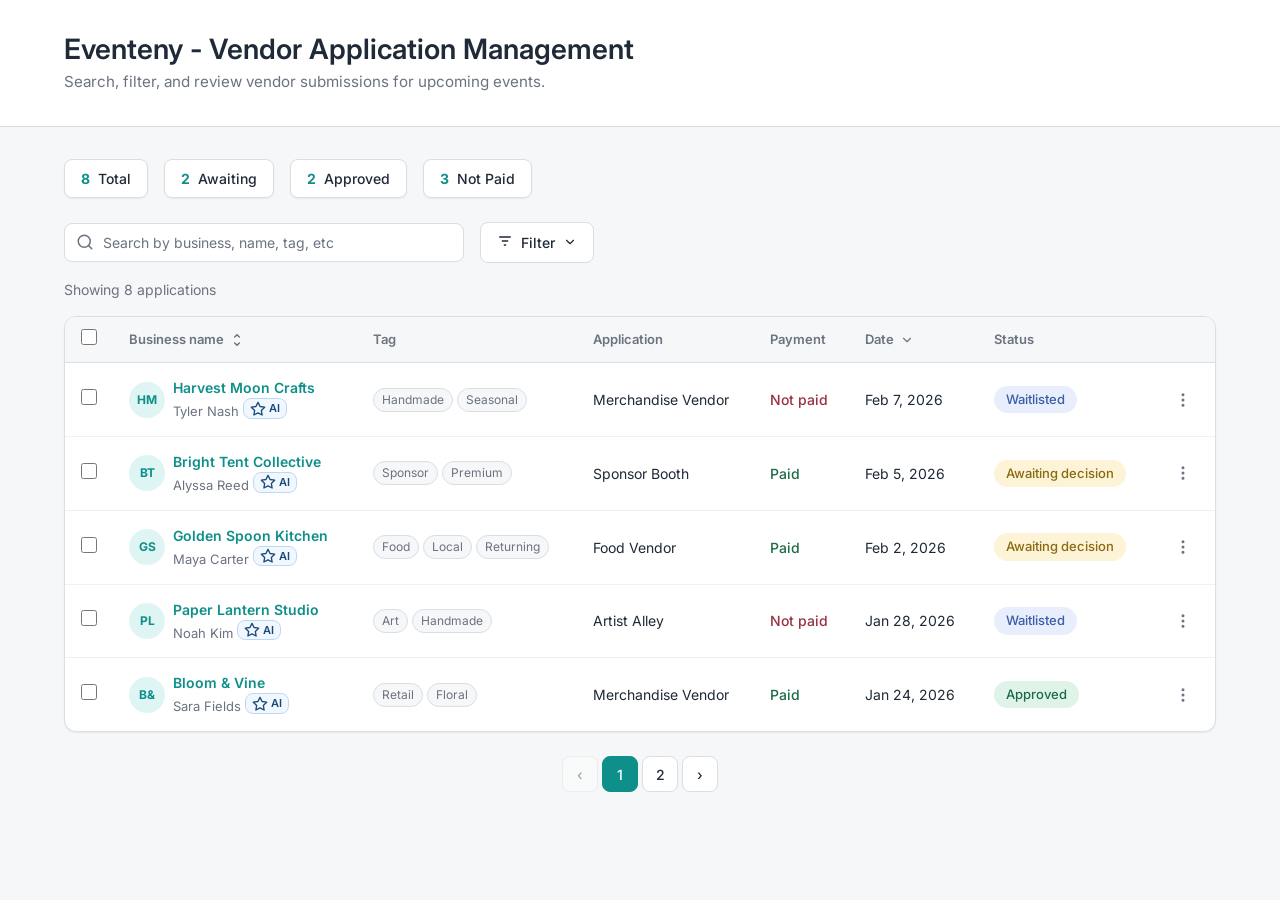
==== index.html @ 9e51b6c6 "Initial commit: Eventeny Interview Project Applicant review dashboard with sortable table, profile m" ====
<!DOCTYPE html>
<html lang="en">
<head>
  <meta charset="UTF-8">
  <meta name="viewport" content="width=device-width, initial-scale=1.0">
  <title>Vendor Application Management | Eventeny</title>
  <link rel="preconnect" href="https://fonts.googleapis.com">
  <link rel="preconnect" href="https://fonts.gstatic.com" crossorigin>
  <link href="https://fonts.googleapis.com/css2?family=Inter:wght@400;500;600;700&display=swap" rel="stylesheet">
  <link rel="stylesheet" href="css/variables.css">
  <link rel="stylesheet" href="css/base.css">
  <link rel="stylesheet" href="css/layout.css">
  <link rel="stylesheet" href="css/components.css">
  <link rel="stylesheet" href="css/responsive.css">
</head>
<body>

  <header class="page-header">
    <div class="container">
      <h1>Eventeny - Vendor Application Management</h1>
      <p>Search, filter, and review vendor submissions for upcoming events.</p>
    </div>
  </header>

  <main class="container">

    <!-- Summary Metric Chips -->
    <section class="summary-chips" id="summaryChips" aria-label="Application summary"></section>

    <!-- Toolbar -->
    <div class="toolbar">
      <!-- Search -->
      <div class="search-wrapper">
        <span class="search-icon" aria-hidden="true" id="searchIcon"></span>
        <input
          type="search"
          class="search-input"
          id="searchInput"
          placeholder="Search by business, name, tag, etc"
          aria-label="Search applications"
          autocomplete="off"
        >
        <button
          class="search-clear"
          id="searchClear"
          type="button"
          aria-label="Clear search"
        ></button>
      </div>

      <!-- Filter -->
      <div class="filter-wrapper">
        <button
          class="filter-trigger"
          id="filterTrigger"
          type="button"
          aria-expanded="false"
          aria-controls="filterPanel"
        >
          <span class="filter-icon" aria-hidden="true" id="filterIcon"></span>
          Filter
          <span class="filter-badge hidden" id="filterBadge"></span>
          <span class="chevron" aria-hidden="true" id="filterChevron"></span>
        </button>

        <div class="filter-panel" id="filterPanel" role="dialog" aria-label="Filter applications">
          <div class="filter-panel-header">
            <h3>Filters</h3>
            <button class="filter-panel-close" id="filterPanelClose" type="button" aria-label="Close filters"></button>
          </div>

          <!-- Application Type -->
          <div class="filter-group">
            <fieldset>
              <legend>Application Type</legend>
              <select class="filter-select" id="filterAppType" aria-label="Filter by application type">
                <option value="All applications">All applications</option>
                <option value="Food Vendor">Food Vendor</option>
                <option value="Merchandise Vendor">Merchandise Vendor</option>
                <option value="Sponsor Booth">Sponsor Booth</option>
                <option value="Artist Alley">Artist Alley</option>
              </select>
            </fieldset>
          </div>

          <!-- Status -->
          <div class="filter-group">
            <fieldset>
              <legend>Status</legend>
              <div class="filter-checkbox-group" id="filterStatusGroup">
                <label class="filter-checkbox">
                  <input type="checkbox" name="status" value="Approved"> Approved
                </label>
                <label class="filter-checkbox">
                  <input type="checkbox" name="status" value="Awaiting decision"> Awaiting
                </label>
                <label class="filter-checkbox">
                  <input type="checkbox" name="status" value="Waitlisted"> Waitlisted
                </label>
                <label class="filter-checkbox">
                  <input type="checkbox" name="status" value="Rejected"> Rejected
                </label>
                <label class="filter-checkbox">
                  <input type="checkbox" name="status" value="Withdrawn"> Withdrawn
                </label>
              </div>
            </fieldset>
          </div>

          <!-- Payment Status -->
          <div class="filter-group">
            <fieldset>
              <legend>Payment Status</legend>
              <div class="filter-checkbox-group" id="filterPaymentGroup">
                <label class="filter-checkbox">
                  <input type="checkbox" name="paymentStatus" value="Paid"> Paid
                </label>
                <label class="filter-checkbox">
                  <input type="checkbox" name="paymentStatus" value="Not paid"> Not paid
                </label>
              </div>
            </fieldset>
          </div>

          <button class="filter-reset" id="filterReset" type="button">Reset filters</button>
        </div>
      </div>
    </div>

    <!-- Active Filter Chips -->
    <div class="active-filters" id="activeFilters" aria-label="Active filters"></div>

    <!-- Results Count -->
    <div class="results-count" id="resultsCount" aria-live="polite"></div>

    <!-- Data Card -->
    <div class="data-card" id="dataCard">
      <!-- Loading skeleton -->
      <div id="loadingSkeleton"></div>

      <!-- Desktop Table -->
      <div class="desktop-table" id="desktopTable">
        <table class="app-table" role="grid" aria-label="Vendor applications">
          <thead>
            <tr>
              <th class="th-checkbox" scope="col">
                <input type="checkbox" class="row-checkbox" id="selectAll" aria-label="Select all rows on this page">
              </th>
              <th scope="col">
                <button class="th-sortable" id="sortBusiness" type="button" aria-label="Sort by business name">
                  Business name <span class="sort-icon" id="sortBusinessIcon"></span>
                </button>
              </th>
              <th scope="col">Tag</th>
              <th scope="col">Application</th>
              <th scope="col">Payment</th>
              <th scope="col">
                <button class="th-sortable" id="sortDate" type="button" aria-label="Sort by date">
                  Date <span class="sort-icon" id="sortDateIcon"></span>
                </button>
              </th>
              <th scope="col">Status</th>
              <th class="td-action" scope="col"><span class="sr-only">Actions</span></th>
            </tr>
          </thead>
          <tbody id="tableBody"></tbody>
        </table>
      </div>

      <!-- Mobile Cards -->
      <div class="mobile-cards" id="mobileCards"></div>

      <!-- Empty State -->
      <div class="empty-state" id="emptyState" style="display:none;">
        <div class="empty-state-icon" aria-hidden="true">📋</div>
        <h3>No applications found</h3>
        <p>Try adjusting your search or filters to find what you're looking for.</p>
        <button class="btn btn-primary" id="emptyReset" type="button">Reset filters</button>
      </div>
    </div>

    <!-- Bulk Action Bar -->
    <div class="bulk-bar hidden" id="bulkBar">
      <span id="bulkCount"></span>
      <div class="bulk-bar-actions">
        <button class="btn btn-sm btn-primary" data-action="approve" type="button">Approve</button>
        <button class="btn btn-sm btn-secondary" data-action="waitlist" type="button">Waitlist</button>
        <button class="btn btn-sm btn-danger" data-action="reject" type="button">Reject</button>
        <button class="btn btn-sm btn-ghost" id="bulkDeselect" type="button">Deselect all</button>
      </div>
    </div>

    <!-- Pagination -->
    <nav class="pagination" id="pagination" aria-label="Table pagination"></nav>

  </main>

  <!-- Filter overlay for mobile -->
  <div class="filter-overlay" id="filterOverlay"></div>

  <script src="js/data.js"></script>
  <script src="js/state.js"></script>
  <script src="js/utils.js"></script>
  <script src="js/app.js"></script>
</body>
</html>
---- css/variables.css ----
:root {
  /* Brand & Surface */
  --color-bg: #f6f7f8;
  --color-surface: #ffffff;
  --color-text: #1f2937;
  --color-text-muted: #6b7280;
  --color-border: #d9dee5;
  --color-border-strong: #b8c2cc;

  /* Primary */
  --color-primary: #0f8f8a;
  --color-primary-dark: #0c6f6b;
  --color-primary-light: #dff5f3;
  --color-focus: #4fc3bd;

  /* Status: Approved */
  --color-approved-bg: #dff3e8;
  --color-approved-text: #1d6b46;

  /* Status: Waitlisted */
  --color-waitlisted-bg: #e8eefb;
  --color-waitlisted-text: #3a5ea8;

  /* Status: Awaiting decision */
  --color-pending-bg: #fdf3d6;
  --color-pending-text: #8a6a11;

  /* Status: Rejected */
  --color-rejected-bg: #f9dde1;
  --color-rejected-text: #9a3040;

  /* Status: Withdrawn */
  --color-withdrawn-bg: #ececec;
  --color-withdrawn-text: #555555;

  /* AI */
  --color-ai-bg: #f0f7ff;
  --color-ai-border: #bdd8f5;
  --color-ai-text: #1a4a7a;

  /* Shadows & Radii */
  --shadow-sm: 0 1px 2px rgba(16, 24, 40, 0.06);
  --shadow-md: 0 8px 24px rgba(16, 24, 40, 0.08);
  --shadow-lg: 0 12px 32px rgba(16, 24, 40, 0.12);
  --radius-sm: 8px;
  --radius-md: 12px;
  --radius-lg: 16px;

  /* Typography */
  --font-family: Inter, ui-sans-serif, system-ui, -apple-system, BlinkMacSystemFont, "Segoe UI", sans-serif;

  /* Spacing */
  --space-xs: 4px;
  --space-sm: 8px;
  --space-md: 16px;
  --space-lg: 24px;
  --space-xl: 32px;
  --space-2xl: 48px;

  /* Transitions */
  --transition-fast: 150ms ease;
  --transition-normal: 250ms ease;
}
---- css/base.css ----
*,
*::before,
*::after {
  box-sizing: border-box;
  margin: 0;
  padding: 0;
}

html {
  font-size: 16px;
  -webkit-text-size-adjust: 100%;
}

body {
  font-family: var(--font-family);
  color: var(--color-text);
  background: var(--color-bg);
  line-height: 1.5;
  -webkit-font-smoothing: antialiased;
  -moz-osx-font-smoothing: grayscale;
}

h1, h2, h3, h4 {
  line-height: 1.25;
  font-weight: 600;
}

h1 { font-size: 1.75rem; }
h2 { font-size: 1.25rem; }
h3 { font-size: 1.1rem; }
h4 { font-size: 1rem; }

p {
  color: var(--color-text-muted);
}

a {
  color: var(--color-primary);
  text-decoration: none;
}

a:hover {
  text-decoration: underline;
}

button {
  font-family: inherit;
  font-size: inherit;
  cursor: pointer;
  border: none;
  background: none;
  color: inherit;
}

input, select {
  font-family: inherit;
  font-size: inherit;
}

ul, ol {
  list-style: none;
}

table {
  border-collapse: collapse;
  width: 100%;
}

img {
  max-width: 100%;
  display: block;
}

:focus-visible {
  outline: 2px solid var(--color-focus);
  outline-offset: 2px;
}

.sr-only {
  position: absolute;
  width: 1px;
  height: 1px;
  padding: 0;
  margin: -1px;
  overflow: hidden;
  clip: rect(0, 0, 0, 0);
  white-space: nowrap;
  border: 0;
}

.container {
  max-width: 1200px;
  margin: 0 auto;
  padding: 0 var(--space-lg);
}
---- css/layout.css ----
/* ===== Page Header ===== */
.page-header {
  background: var(--color-surface);
  border-bottom: 1px solid var(--color-border);
  padding: var(--space-xl) 0;
}

.page-header h1 {
  margin-bottom: var(--space-xs);
}

.page-header p {
  font-size: 0.95rem;
}

/* ===== Summary Chips ===== */
.summary-chips {
  display: flex;
  gap: var(--space-md);
  padding: var(--space-lg) 0;
  flex-wrap: wrap;
}

.summary-chip {
  display: flex;
  align-items: center;
  gap: var(--space-sm);
  padding: var(--space-sm) var(--space-md);
  background: var(--color-surface);
  border: 1px solid var(--color-border);
  border-radius: var(--radius-sm);
  font-size: 0.875rem;
  font-weight: 500;
  box-shadow: var(--shadow-sm);
}

.summary-chip .chip-count {
  font-weight: 700;
  color: var(--color-primary);
}

/* ===== Toolbar ===== */
.toolbar {
  display: flex;
  align-items: center;
  gap: var(--space-md);
  padding-bottom: var(--space-md);
  position: relative;
  flex-wrap: wrap;
}

/* ===== Active Filters Row ===== */
.active-filters {
  display: flex;
  align-items: center;
  gap: var(--space-sm);
  flex-wrap: wrap;
  padding-bottom: var(--space-md);
  min-height: 0;
}

.active-filters:empty {
  display: none;
}

/* ===== Results Count ===== */
.results-count {
  font-size: 0.875rem;
  color: var(--color-text-muted);
  padding-bottom: var(--space-md);
}

/* ===== Data Card ===== */
.data-card {
  background: var(--color-surface);
  border: 1px solid var(--color-border);
  border-radius: var(--radius-md);
  box-shadow: var(--shadow-sm);
  overflow: hidden;
}

/* ===== Bulk Action Bar ===== */
.bulk-bar {
  display: flex;
  align-items: center;
  gap: var(--space-md);
  padding: var(--space-sm) var(--space-lg);
  background: var(--color-primary-light);
  border: 1px solid var(--color-primary);
  border-radius: var(--radius-sm);
  margin-top: var(--space-md);
  font-size: 0.875rem;
  font-weight: 500;
  color: var(--color-primary-dark);
}

.bulk-bar.hidden {
  display: none;
}

.bulk-bar-actions {
  display: flex;
  gap: var(--space-sm);
  margin-left: auto;
}

/* ===== Pagination ===== */
.pagination {
  display: flex;
  align-items: center;
  justify-content: center;
  gap: var(--space-xs);
  padding: var(--space-lg) 0;
}

/* ===== Main Content Spacing ===== */
main.container {
  padding-top: var(--space-sm);
  padding-bottom: var(--space-2xl);
}

/* ===== Filter Panel Wrapper (for positioning) ===== */
.filter-wrapper {
  position: relative;
}

/* ===== Overlay (mobile filter backdrop) ===== */
.filter-overlay {
  display: none;
  position: fixed;
  inset: 0;
  background: rgba(0, 0, 0, 0.4);
  z-index: 90;
}

.filter-overlay.visible {
  display: block;
}

/* ===== Profile Page Layout ===== */
.profile-page {
  padding-top: var(--space-lg);
}

.profile-header {
  display: flex;
  align-items: flex-start;
  gap: var(--space-lg);
  padding: var(--space-lg);
  background: var(--color-surface);
  border: 1px solid var(--color-border);
  border-radius: var(--radius-md);
  box-shadow: var(--shadow-sm);
  margin-bottom: var(--space-lg);
}

.profile-grid {
  display: grid;
  grid-template-columns: 1fr 340px;
  gap: var(--space-lg);
  align-items: start;
}

.profile-main {
  display: flex;
  flex-direction: column;
  gap: var(--space-lg);
}

.profile-sidebar {
  display: flex;
  flex-direction: column;
  gap: var(--space-lg);
  position: sticky;
  top: var(--space-lg);
}

.profile-section {
  background: var(--color-surface);
  border: 1px solid var(--color-border);
  border-radius: var(--radius-md);
  box-shadow: var(--shadow-sm);
  padding: var(--space-lg);
}

.profile-section h3 {
  margin-bottom: var(--space-md);
}

/* ===== Overview Cards ===== */
.overview-cards {
  display: grid;
  grid-template-columns: repeat(4, 1fr);
  gap: var(--space-md);
  margin-bottom: var(--space-lg);
}

.overview-card {
  background: var(--color-surface);
  border: 1px solid var(--color-border);
  border-radius: var(--radius-sm);
  padding: var(--space-md);
  box-shadow: var(--shadow-sm);
  text-align: center;
}

.overview-card .card-label {
  font-size: 0.75rem;
  color: var(--color-text-muted);
  text-transform: uppercase;
  letter-spacing: 0.5px;
  margin-bottom: var(--space-xs);
}

.overview-card .card-value {
  font-size: 1rem;
  font-weight: 600;
}

/* ===== Back Link ===== */
.back-link {
  display: inline-flex;
  align-items: center;
  gap: var(--space-sm);
  font-size: 0.875rem;
  font-weight: 500;
  color: var(--color-primary);
  padding: var(--space-sm) 0;
}

.back-link:hover {
  text-decoration: none;
  color: var(--color-primary-dark);
}

/* ===== Fallback State ===== */
.fallback-state {
  text-align: center;
  padding: var(--space-2xl) var(--space-lg);
}

.fallback-state h2 {
  margin-bottom: var(--space-sm);
}

.fallback-state p {
  margin-bottom: var(--space-lg);
}
---- css/components.css ----
/* ===================================================================
   COMPONENTS
   =================================================================== */

/* ===== Buttons ===== */
.btn {
  display: inline-flex;
  align-items: center;
  justify-content: center;
  gap: var(--space-sm);
  padding: var(--space-sm) var(--space-md);
  border-radius: var(--radius-sm);
  font-size: 0.875rem;
  font-weight: 500;
  transition: background var(--transition-fast), box-shadow var(--transition-fast);
  white-space: nowrap;
}

.btn-primary {
  background: var(--color-primary);
  color: #fff;
}

.btn-primary:hover {
  background: var(--color-primary-dark);
}

.btn-secondary {
  background: var(--color-surface);
  color: var(--color-text);
  border: 1px solid var(--color-border);
}

.btn-secondary:hover {
  background: var(--color-bg);
}

.btn-ghost {
  color: var(--color-primary);
  padding: var(--space-xs) var(--space-sm);
}

.btn-ghost:hover {
  background: var(--color-primary-light);
}

.btn-danger {
  background: var(--color-rejected-bg);
  color: var(--color-rejected-text);
}

.btn-danger:hover {
  background: #f3c5cb;
}

.btn-sm {
  padding: var(--space-xs) var(--space-sm);
  font-size: 0.8125rem;
}

/* ===== Search Input ===== */
.search-wrapper {
  position: relative;
  flex: 1;
  min-width: 200px;
  max-width: 400px;
}

.search-icon {
  position: absolute;
  left: 12px;
  top: 50%;
  transform: translateY(-50%);
  color: var(--color-text-muted);
  pointer-events: none;
  display: flex;
}

.search-input {
  width: 100%;
  padding: 10px 40px 10px 38px;
  border: 1px solid var(--color-border);
  border-radius: var(--radius-sm);
  background: var(--color-surface);
  font-size: 0.875rem;
  color: var(--color-text);
  transition: border-color var(--transition-fast), box-shadow var(--transition-fast);
}

.search-input::placeholder {
  color: var(--color-text-muted);
}

.search-input:hover {
  border-color: var(--color-border-strong);
}

.search-input:focus {
  outline: none;
  border-color: var(--color-primary);
  box-shadow: 0 0 0 3px rgba(15, 143, 138, 0.15);
}

.search-clear {
  position: absolute;
  right: 8px;
  top: 50%;
  transform: translateY(-50%);
  display: none;
  align-items: center;
  justify-content: center;
  width: 24px;
  height: 24px;
  border-radius: 50%;
  color: var(--color-text-muted);
  cursor: pointer;
  background: none;
  border: none;
  padding: 0;
}

.search-clear:hover {
  background: var(--color-bg);
  color: var(--color-text);
}

.search-clear.visible {
  display: flex;
}

/* ===== Filter Trigger ===== */
.filter-trigger {
  display: inline-flex;
  align-items: center;
  gap: var(--space-sm);
  padding: 10px var(--space-md);
  background: var(--color-surface);
  border: 1px solid var(--color-border);
  border-radius: var(--radius-sm);
  font-size: 0.875rem;
  font-weight: 500;
  color: var(--color-text);
  cursor: pointer;
  transition: border-color var(--transition-fast), background var(--transition-fast);
  white-space: nowrap;
}

.filter-trigger:hover {
  border-color: var(--color-border-strong);
  background: var(--color-bg);
}

.filter-trigger[aria-expanded="true"] {
  border-color: var(--color-primary);
  background: var(--color-primary-light);
  color: var(--color-primary-dark);
}

.filter-trigger .chevron {
  display: flex;
  transition: transform var(--transition-fast);
}

.filter-trigger[aria-expanded="true"] .chevron {
  transform: rotate(180deg);
}

.filter-badge {
  display: inline-flex;
  align-items: center;
  justify-content: center;
  min-width: 20px;
  height: 20px;
  padding: 0 6px;
  border-radius: 10px;
  background: var(--color-primary);
  color: #fff;
  font-size: 0.6875rem;
  font-weight: 700;
}

.filter-badge.hidden {
  display: none;
}

/* ===== Filter Panel ===== */
.filter-panel {
  display: none;
  position: absolute;
  top: calc(100% + 6px);
  left: 0;
  z-index: 100;
  min-width: 280px;
  background: var(--color-surface);
  border: 1px solid var(--color-border);
  border-radius: var(--radius-md);
  box-shadow: var(--shadow-md);
  padding: var(--space-lg);
}

.filter-panel.open {
  display: block;
}

.filter-panel-header {
  display: flex;
  align-items: center;
  justify-content: space-between;
  margin-bottom: var(--space-md);
}

.filter-panel-header h3 {
  font-size: 0.9375rem;
  margin: 0;
}

.filter-panel-close {
  display: none;
}

.filter-group {
  margin-bottom: var(--space-md);
}

.filter-group:last-child {
  margin-bottom: 0;
}

.filter-group legend {
  font-size: 0.8125rem;
  font-weight: 600;
  color: var(--color-text-muted);
  text-transform: uppercase;
  letter-spacing: 0.5px;
  margin-bottom: var(--space-sm);
}

.filter-group fieldset {
  border: none;
  padding: 0;
  margin: 0;
}

.filter-select {
  width: 100%;
  padding: 8px 12px;
  border: 1px solid var(--color-border);
  border-radius: var(--radius-sm);
  font-size: 0.875rem;
  color: var(--color-text);
  background: var(--color-surface);
  cursor: pointer;
}

.filter-select:focus {
  outline: none;
  border-color: var(--color-primary);
  box-shadow: 0 0 0 3px rgba(15, 143, 138, 0.15);
}

.filter-checkbox-group {
  display: flex;
  flex-direction: column;
  gap: var(--space-sm);
}

.filter-checkbox {
  display: flex;
  align-items: center;
  gap: var(--space-sm);
  font-size: 0.875rem;
  cursor: pointer;
}

.filter-checkbox input[type="checkbox"] {
  width: 16px;
  height: 16px;
  accent-color: var(--color-primary);
  cursor: pointer;
}

.filter-reset {
  display: inline-flex;
  align-items: center;
  margin-top: var(--space-md);
  padding: 0;
  font-size: 0.8125rem;
  font-weight: 500;
  color: var(--color-primary);
  background: none;
  border: none;
  cursor: pointer;
}

.filter-reset:hover {
  text-decoration: underline;
}

/* ===== Active Filter Chips ===== */
.filter-chip {
  display: inline-flex;
  align-items: center;
  gap: 6px;
  padding: 4px 10px;
  background: var(--color-primary-light);
  color: var(--color-primary-dark);
  border-radius: 20px;
  font-size: 0.8125rem;
  font-weight: 500;
}

.filter-chip-remove {
  display: flex;
  align-items: center;
  justify-content: center;
  width: 18px;
  height: 18px;
  border-radius: 50%;
  background: none;
  border: none;
  color: var(--color-primary-dark);
  cursor: pointer;
  padding: 0;
  font-size: 0.75rem;
  line-height: 1;
}

.filter-chip-remove:hover {
  background: rgba(15, 143, 138, 0.2);
}

.clear-all-btn {
  font-size: 0.8125rem;
  font-weight: 500;
  color: var(--color-text-muted);
  background: none;
  border: none;
  cursor: pointer;
  padding: 4px 8px;
}

.clear-all-btn:hover {
  color: var(--color-text);
  text-decoration: underline;
}

/* ===== Table ===== */
.app-table {
  width: 100%;
  font-size: 0.875rem;
}

.app-table thead {
  background: var(--color-bg);
  border-bottom: 1px solid var(--color-border);
}

.app-table th {
  padding: 12px 16px;
  text-align: left;
  font-weight: 600;
  font-size: 0.8125rem;
  color: var(--color-text-muted);
  white-space: nowrap;
}

.app-table td {
  padding: 14px 16px;
  vertical-align: middle;
  border-bottom: 1px solid #f0f0f0;
}

.app-table tbody tr {
  transition: background var(--transition-fast);
}

.app-table tbody tr:hover {
  background: #f9fafb;
}

.app-table tbody tr.selected {
  background: var(--color-primary-light);
}

.app-table tbody tr:last-child td {
  border-bottom: none;
}

/* Table cell helpers */
.th-sortable {
  cursor: pointer;
  user-select: none;
  background: none;
  border: none;
  font: inherit;
  font-weight: 600;
  font-size: 0.8125rem;
  color: var(--color-text-muted);
  padding: 0;
  display: inline-flex;
  align-items: center;
  gap: 2px;
}

.th-sortable:hover {
  color: var(--color-text);
}

.sort-icon {
  display: inline-flex;
  vertical-align: middle;
  margin-left: 4px;
}

.th-checkbox,
.td-checkbox {
  width: 44px;
  text-align: center;
}

.td-action {
  width: 48px;
  text-align: center;
}

/* Business name cell */
.business-cell {
  display: flex;
  align-items: center;
  gap: var(--space-sm);
}

.avatar {
  width: 36px;
  height: 36px;
  border-radius: 50%;
  background: var(--color-primary-light);
  color: var(--color-primary);
  display: flex;
  align-items: center;
  justify-content: center;
  font-size: 0.75rem;
  font-weight: 700;
  flex-shrink: 0;
}

.avatar-lg {
  width: 56px;
  height: 56px;
  font-size: 1.1rem;
}

.business-info {
  min-width: 0;
}

.business-name {
  font-weight: 600;
  color: var(--color-primary);
  text-decoration: none;
  display: block;
  overflow: hidden;
  text-overflow: ellipsis;
  white-space: nowrap;
}

.business-name:hover {
  text-decoration: underline;
}

.applicant-name {
  font-size: 0.8125rem;
  color: var(--color-text-muted);
  overflow: hidden;
  text-overflow: ellipsis;
  white-space: nowrap;
}

/* Tags */
.tags-cell {
  display: flex;
  gap: 4px;
  flex-wrap: wrap;
}

.tag {
  display: inline-block;
  padding: 2px 8px;
  background: var(--color-bg);
  border: 1px solid var(--color-border);
  border-radius: 12px;
  font-size: 0.75rem;
  color: var(--color-text-muted);
  white-space: nowrap;
}

/* Status chip */
.status-chip {
  display: inline-flex;
  align-items: center;
  gap: 4px;
  padding: 4px 12px;
  border-radius: 20px;
  font-size: 0.8125rem;
  font-weight: 500;
  white-space: nowrap;
}

.status-approved {
  background: var(--color-approved-bg);
  color: var(--color-approved-text);
}

.status-pending {
  background: var(--color-pending-bg);
  color: var(--color-pending-text);
}

.status-waitlisted {
  background: var(--color-waitlisted-bg);
  color: var(--color-waitlisted-text);
}

.status-rejected {
  background: var(--color-rejected-bg);
  color: var(--color-rejected-text);
}

.status-withdrawn {
  background: var(--color-withdrawn-bg);
  color: var(--color-withdrawn-text);
}

/* Payment */
.payment-paid {
  color: var(--color-approved-text);
  font-weight: 500;
}

.payment-not-paid {
  color: var(--color-rejected-text);
  font-weight: 500;
}

/* Action button */
.action-btn {
  display: flex;
  align-items: center;
  justify-content: center;
  width: 32px;
  height: 32px;
  border-radius: var(--radius-sm);
  color: var(--color-text-muted);
  cursor: pointer;
  background: none;
  border: none;
  position: relative;
}

.action-btn:hover {
  background: var(--color-bg);
  color: var(--color-text);
}

/* Action Dropdown Menu */
.action-menu {
  display: none;
  position: absolute;
  top: 100%;
  right: 0;
  z-index: 50;
  min-width: 160px;
  background: var(--color-surface);
  border: 1px solid var(--color-border);
  border-radius: var(--radius-sm);
  box-shadow: var(--shadow-md);
  padding: var(--space-xs) 0;
}

.action-menu.open {
  display: block;
}

.action-menu-item {
  display: block;
  width: 100%;
  padding: var(--space-sm) var(--space-md);
  text-align: left;
  font-size: 0.875rem;
  color: var(--color-text);
  background: none;
  border: none;
  cursor: pointer;
}

.action-menu-item:hover {
  background: var(--color-bg);
}

/* Row checkbox */
.row-checkbox {
  width: 16px;
  height: 16px;
  accent-color: var(--color-primary);
  cursor: pointer;
}

/* ===== Pagination ===== */
.page-btn {
  display: flex;
  align-items: center;
  justify-content: center;
  min-width: 36px;
  height: 36px;
  padding: 0 var(--space-sm);
  border-radius: var(--radius-sm);
  font-size: 0.875rem;
  font-weight: 500;
  color: var(--color-text);
  background: var(--color-surface);
  border: 1px solid var(--color-border);
  cursor: pointer;
  transition: background var(--transition-fast), border-color var(--transition-fast);
}

.page-btn:hover:not(:disabled):not(.active) {
  background: var(--color-bg);
  border-color: var(--color-border-strong);
}

.page-btn.active {
  background: var(--color-primary);
  color: #fff;
  border-color: var(--color-primary);
}

.page-btn:disabled {
  opacity: 0.4;
  cursor: not-allowed;
}

/* ===== Loading Skeleton ===== */
.skeleton-row {
  display: flex;
  align-items: center;
  gap: var(--space-md);
  padding: 14px 16px;
  border-bottom: 1px solid #f0f0f0;
}

.skeleton-row:last-child {
  border-bottom: none;
}

.skeleton {
  background: linear-gradient(90deg, #eee 25%, #f5f5f5 50%, #eee 75%);
  background-size: 200% 100%;
  animation: shimmer 1.5s infinite;
  border-radius: 4px;
}

.skeleton-circle {
  width: 36px;
  height: 36px;
  border-radius: 50%;
}

.skeleton-line {
  height: 14px;
}

.skeleton-line-sm {
  height: 10px;
}

@keyframes shimmer {
  0% { background-position: 200% 0; }
  100% { background-position: -200% 0; }
}

/* ===== Empty State ===== */
.empty-state {
  text-align: center;
  padding: var(--space-2xl) var(--space-lg);
}

.empty-state-icon {
  font-size: 2.5rem;
  margin-bottom: var(--space-md);
  opacity: 0.5;
}

.empty-state h3 {
  margin-bottom: var(--space-sm);
}

.empty-state p {
  margin-bottom: var(--space-lg);
  font-size: 0.9rem;
}

/* ===== Mobile Cards ===== */
.mobile-cards {
  display: none;
}

.mobile-card {
  display: flex;
  flex-direction: column;
  gap: var(--space-sm);
  padding: var(--space-md);
  border-bottom: 1px solid #f0f0f0;
}

.mobile-card:last-child {
  border-bottom: none;
}

.mobile-card-header {
  display: flex;
  align-items: center;
  gap: var(--space-sm);
}

.mobile-card-header .row-checkbox {
  flex-shrink: 0;
}

.mobile-card-body {
  display: flex;
  flex-direction: column;
  gap: 6px;
  padding-left: 28px;
}

.mobile-card-row {
  display: flex;
  justify-content: space-between;
  align-items: center;
  font-size: 0.8125rem;
}

.mobile-card-row .label {
  color: var(--color-text-muted);
}

.mobile-card-footer {
  display: flex;
  align-items: center;
  justify-content: space-between;
  padding-left: 28px;
  padding-top: var(--space-xs);
}

/* ===== AI Review Card ===== */
.ai-card {
  background: var(--color-ai-bg);
  border: 1px solid var(--color-ai-border);
  border-radius: var(--radius-md);
  padding: var(--space-lg);
}

.ai-card-header {
  display: flex;
  align-items: center;
  gap: var(--space-sm);
  margin-bottom: var(--space-md);
}

.ai-card-header h3 {
  margin: 0;
  font-size: 1rem;
  color: var(--color-ai-text);
}

.ai-badge {
  display: inline-flex;
  align-items: center;
  gap: 4px;
  padding: 2px 8px;
  background: rgba(26, 74, 122, 0.1);
  border-radius: 12px;
  font-size: 0.6875rem;
  font-weight: 600;
  color: var(--color-ai-text);
  text-transform: uppercase;
  letter-spacing: 0.5px;
}

.ai-summary {
  font-size: 0.9rem;
  color: var(--color-text);
  line-height: 1.6;
  margin-bottom: var(--space-md);
}

.ai-section-label {
  font-size: 0.8125rem;
  font-weight: 600;
  color: var(--color-text-muted);
  text-transform: uppercase;
  letter-spacing: 0.5px;
  margin-bottom: var(--space-sm);
}

.ai-list {
  padding-left: var(--space-md);
  margin-bottom: var(--space-md);
}

.ai-list li {
  list-style: disc;
  font-size: 0.875rem;
  color: var(--color-text);
  line-height: 1.6;
}

.ai-footer {
  display: flex;
  align-items: center;
  gap: var(--space-lg);
  padding-top: var(--space-md);
  border-top: 1px solid var(--color-ai-border);
}

.ai-action-pill {
  display: inline-flex;
  align-items: center;
  gap: 4px;
  padding: 4px 14px;
  border-radius: 20px;
  font-size: 0.8125rem;
  font-weight: 600;
  background: var(--color-primary-light);
  color: var(--color-primary-dark);
}

.ai-confidence {
  font-size: 0.8125rem;
  font-weight: 500;
}

.confidence-high { color: var(--color-approved-text); }
.confidence-moderate { color: var(--color-pending-text); }
.confidence-low { color: var(--color-rejected-text); }

/* AI cue in table row */
.ai-cue {
  display: inline-flex;
  align-items: center;
  gap: 3px;
  font-size: 0.6875rem;
  font-weight: 600;
  color: var(--color-ai-text);
  background: var(--color-ai-bg);
  padding: 1px 6px;
  border-radius: 8px;
  border: 1px solid var(--color-ai-border);
}

/* ===== Profile Detail Rows ===== */
.detail-grid {
  display: grid;
  grid-template-columns: 1fr 1fr;
  gap: var(--space-md);
}

.detail-item {
  display: flex;
  flex-direction: column;
  gap: 2px;
}

.detail-item.full-width {
  grid-column: 1 / -1;
}

.detail-label {
  font-size: 0.75rem;
  font-weight: 600;
  color: var(--color-text-muted);
  text-transform: uppercase;
  letter-spacing: 0.5px;
}

.detail-value {
  font-size: 0.9rem;
  color: var(--color-text);
}

/* ===== Documents List ===== */
.doc-list {
  display: flex;
  flex-direction: column;
  gap: var(--space-sm);
}

.doc-item {
  display: flex;
  align-items: center;
  gap: var(--space-sm);
  padding: var(--space-sm) var(--space-md);
  background: var(--color-bg);
  border-radius: var(--radius-sm);
  border: 1px solid var(--color-border);
}

.doc-icon {
  color: var(--color-text-muted);
  display: flex;
}

.doc-info {
  flex: 1;
  min-width: 0;
}

.doc-name {
  font-size: 0.875rem;
  font-weight: 500;
  overflow: hidden;
  text-overflow: ellipsis;
  white-space: nowrap;
}

.doc-type {
  font-size: 0.75rem;
  color: var(--color-text-muted);
}

/* ===== Activity Timeline ===== */
.timeline {
  display: flex;
  flex-direction: column;
  gap: 0;
  position: relative;
  padding-left: var(--space-lg);
}

.timeline::before {
  content: "";
  position: absolute;
  left: 7px;
  top: 6px;
  bottom: 6px;
  width: 2px;
  background: var(--color-border);
}

.timeline-item {
  position: relative;
  padding-bottom: var(--space-md);
}

.timeline-item:last-child {
  padding-bottom: 0;
}

.timeline-dot {
  position: absolute;
  left: calc(-1 * var(--space-lg) + 3px);
  top: 6px;
  width: 10px;
  height: 10px;
  border-radius: 50%;
  background: var(--color-primary);
  border: 2px solid var(--color-surface);
}

.timeline-label {
  font-size: 0.875rem;
  font-weight: 500;
  color: var(--color-text);
}

.timeline-date {
  font-size: 0.8125rem;
  color: var(--color-text-muted);
}

/* ===== Decision Actions ===== */
.decision-actions {
  display: flex;
  flex-direction: column;
  gap: var(--space-sm);
}

.decision-actions .btn {
  width: 100%;
  justify-content: center;
  padding: var(--space-sm) var(--space-md);
}

/* ===== Profile Header Info ===== */
.profile-header-info {
  flex: 1;
  min-width: 0;
}

.profile-header-info h1 {
  font-size: 1.5rem;
  margin-bottom: 2px;
}

.profile-header-info .applicant-name {
  font-size: 0.9375rem;
  margin-bottom: var(--space-sm);
}

.profile-header-meta {
  display: flex;
  align-items: center;
  gap: var(--space-md);
  flex-wrap: wrap;
  margin-top: var(--space-sm);
}

.profile-meta-item {
  font-size: 0.8125rem;
  color: var(--color-text-muted);
}
---- css/responsive.css ----
/* ===================================================================
   RESPONSIVE — Tablet (768px) and Mobile (375px)
   =================================================================== */

/* ===== Tablet ===== */
@media (max-width: 1024px) {
  .overview-cards {
    grid-template-columns: repeat(2, 1fr);
  }

  .profile-grid {
    grid-template-columns: 1fr 280px;
  }
}

@media (max-width: 768px) {
  .container {
    padding: 0 var(--space-md);
  }

  .page-header {
    padding: var(--space-lg) 0;
  }

  h1 {
    font-size: 1.375rem;
  }

  /* Toolbar stacks */
  .toolbar {
    flex-direction: column;
    align-items: stretch;
  }

  .search-wrapper {
    max-width: 100%;
  }

  .filter-wrapper {
    width: 100%;
  }

  .filter-trigger {
    width: 100%;
    justify-content: center;
  }

  /* Summary chips scroll */
  .summary-chips {
    flex-wrap: nowrap;
    overflow-x: auto;
    -webkit-overflow-scrolling: touch;
    padding-bottom: var(--space-sm);
    gap: var(--space-sm);
  }

  .summary-chip {
    flex-shrink: 0;
  }

  /* Filter becomes bottom sheet */
  .filter-panel {
    position: fixed;
    bottom: 0;
    left: 0;
    right: 0;
    top: auto;
    z-index: 100;
    max-height: 70vh;
    overflow-y: auto;
    border-radius: var(--radius-lg) var(--radius-lg) 0 0;
    box-shadow: var(--shadow-lg);
    transform: translateY(100%);
    transition: transform var(--transition-normal);
  }

  .filter-panel.open {
    display: block;
    transform: translateY(0);
  }

  .filter-panel-close {
    display: flex;
    align-items: center;
    justify-content: center;
    width: 32px;
    height: 32px;
    border-radius: 50%;
    background: none;
    border: none;
    color: var(--color-text-muted);
    cursor: pointer;
    padding: 0;
  }

  .filter-panel-close:hover {
    background: var(--color-bg);
  }

  .filter-overlay.visible {
    display: block;
  }

  /* Table hidden on mobile, cards shown */
  .desktop-table {
    display: none;
  }

  .mobile-cards {
    display: block;
  }

  /* Profile page */
  .profile-grid {
    grid-template-columns: 1fr;
  }

  .profile-sidebar {
    position: static;
  }

  .profile-header {
    flex-direction: column;
    align-items: center;
    text-align: center;
  }

  .profile-header-meta {
    justify-content: center;
  }

  .overview-cards {
    grid-template-columns: repeat(2, 1fr);
  }

  .detail-grid {
    grid-template-columns: 1fr;
  }

  /* Pagination */
  .pagination {
    flex-wrap: wrap;
  }

  /* Bulk bar */
  .bulk-bar {
    flex-direction: column;
    align-items: stretch;
    text-align: center;
  }

  .bulk-bar-actions {
    margin-left: 0;
    justify-content: center;
  }
}

/* ===== Mobile (375px) ===== */
@media (max-width: 480px) {
  .container {
    padding: 0 var(--space-sm);
  }

  .page-header {
    padding: var(--space-md) 0;
  }

  h1 {
    font-size: 1.25rem;
  }

  .overview-cards {
    grid-template-columns: 1fr 1fr;
    gap: var(--space-sm);
  }

  .overview-card {
    padding: var(--space-sm);
  }

  .overview-card .card-label {
    font-size: 0.6875rem;
  }

  .overview-card .card-value {
    font-size: 0.875rem;
  }

  .profile-header {
    padding: var(--space-md);
  }

  .profile-section {
    padding: var(--space-md);
  }

  .ai-card {
    padding: var(--space-md);
  }

  .ai-footer {
    flex-direction: column;
    align-items: flex-start;
    gap: var(--space-sm);
  }

  .decision-actions .btn {
    font-size: 0.9375rem;
    padding: var(--space-md);
  }
}
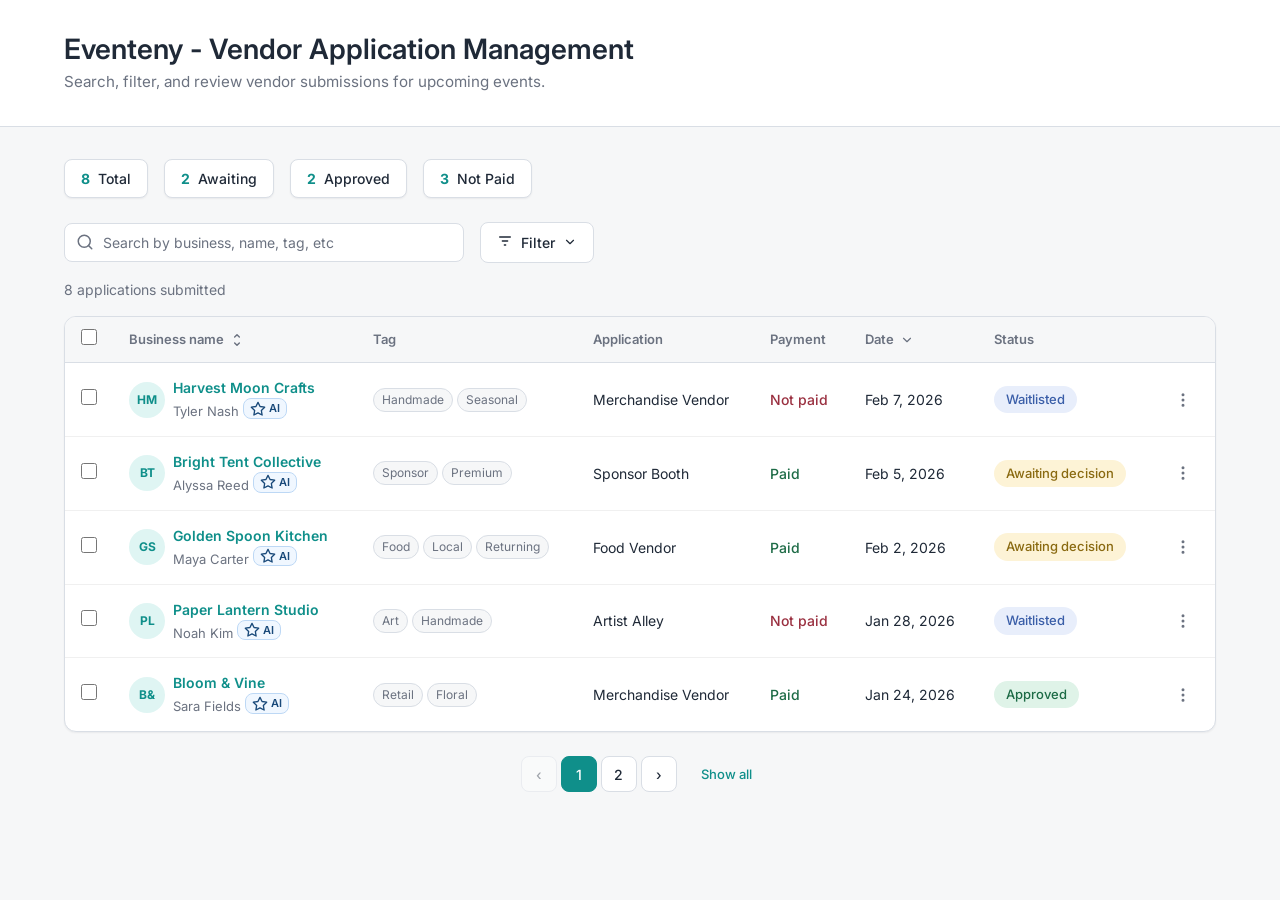
==== commit a8a3c543: "Add mobile select-all, bulk bar animations, 930px card breakpoint, exact status search, and expanded" ====
--- a/index.html
+++ b/index.html
@@ -3,7 +3,7 @@
 <head>
   <meta charset="UTF-8">
   <meta name="viewport" content="width=device-width, initial-scale=1.0">
-  <title>Vendor Application Management | Eventeny</title>
+  <title>Eventeny | Vendor Application Management</title>
   <link rel="preconnect" href="https://fonts.googleapis.com">
   <link rel="preconnect" href="https://fonts.gstatic.com" crossorigin>
   <link href="https://fonts.googleapis.com/css2?family=Inter:wght@400;500;600;700&display=swap" rel="stylesheet">
@@ -167,6 +167,14 @@
         </table>
       </div>
 
+      <!-- Mobile Select All -->
+      <div class="mobile-select-all" id="mobileSelectAll">
+        <label class="mobile-select-all-label">
+          <input type="checkbox" class="row-checkbox" id="mobileSelectAllCheckbox" aria-label="Select all rows on this page">
+          <span id="mobileSelectAllText">Select all</span>
+        </label>
+      </div>
+
       <!-- Mobile Cards -->
       <div class="mobile-cards" id="mobileCards"></div>
 
--- a/css/layout.css
+++ b/css/layout.css
@@ -106,11 +106,20 @@
 
 /* ===== Pagination ===== */
 .pagination {
+  padding: var(--space-lg) 0;
+}
+
+.pagination-inner {
   display: flex;
   align-items: center;
   justify-content: center;
+  gap: var(--space-md);
+}
+
+.pagination-pages {
+  display: flex;
+  align-items: center;
   gap: var(--space-xs);
-  padding: var(--space-lg) 0;
 }
 
 /* ===== Main Content Spacing ===== */
--- a/css/components.css
+++ b/css/components.css
@@ -554,7 +554,6 @@
   cursor: pointer;
   background: none;
   border: none;
-  position: relative;
 }
 
 .action-btn:hover {
@@ -562,13 +561,11 @@
   color: var(--color-text);
 }
 
-/* Action Dropdown Menu */
+/* Action Dropdown Menu (appended to <body>, positioned via JS) */
 .action-menu {
   display: none;
-  position: absolute;
-  top: 100%;
-  right: 0;
-  z-index: 50;
+  position: fixed;
+  z-index: 9999;
   min-width: 160px;
   background: var(--color-surface);
   border: 1px solid var(--color-border);
@@ -588,6 +585,7 @@
   text-align: left;
   font-size: 0.875rem;
   color: var(--color-text);
+  text-decoration: none;
   background: none;
   border: none;
   cursor: pointer;
@@ -639,6 +637,23 @@
   cursor: not-allowed;
 }
 
+.page-size-toggle {
+  font-size: 0.8125rem;
+  font-weight: 500;
+  color: var(--color-primary);
+  background: none;
+  border: none;
+  cursor: pointer;
+  padding: var(--space-xs) var(--space-sm);
+  border-radius: var(--radius-sm);
+  transition: background var(--transition-fast), color var(--transition-fast);
+}
+
+.page-size-toggle:hover {
+  background: var(--color-primary-light);
+  color: var(--color-primary-dark);
+}
+
 /* ===== Loading Skeleton ===== */
 .skeleton-row {
   display: flex;
@@ -697,6 +712,22 @@
 .empty-state p {
   margin-bottom: var(--space-lg);
   font-size: 0.9rem;
+}
+
+/* ===== Mobile Select All ===== */
+.mobile-select-all {
+  display: none;
+}
+
+.mobile-select-all-label {
+  display: flex;
+  align-items: center;
+  gap: var(--space-sm);
+  font-size: 0.875rem;
+  font-weight: 500;
+  color: var(--color-text-muted);
+  cursor: pointer;
+  user-select: none;
 }
 
 /* ===== Mobile Cards ===== */
--- a/css/responsive.css
+++ b/css/responsive.css
@@ -10,6 +10,62 @@
 
   .profile-grid {
     grid-template-columns: 1fr 280px;
+  }
+}
+
+/* Table → card layout for narrow desktop / large tablet */
+@media (max-width: 930px) {
+  .desktop-table {
+    display: none;
+  }
+
+  .mobile-cards {
+    display: block;
+  }
+
+  .mobile-select-all {
+    display: flex;
+    align-items: center;
+    padding: var(--space-sm) var(--space-md);
+    border-bottom: 1px solid var(--color-border);
+    background: var(--color-bg);
+  }
+
+  /* Bulk bar — sticky bottom for card layout */
+  .bulk-bar {
+    position: sticky;
+    bottom: 0;
+    z-index: 90;
+    flex-direction: column;
+    align-items: stretch;
+    text-align: center;
+    padding: var(--space-md) var(--space-lg);
+    margin-top: 15px;
+    border-radius: var(--radius-lg) var(--radius-lg) 0 0;
+    box-shadow: 0 -4px 20px rgba(0, 0, 0, 0.12);
+  }
+
+  @keyframes bulkBarSlideUp {
+    from { transform: translateY(100%); opacity: 0; }
+    to   { transform: translateY(0);    opacity: 1; }
+  }
+
+  @keyframes bulkBarSlideDown {
+    from { transform: translateY(0);    opacity: 1; }
+    to   { transform: translateY(100%); opacity: 0; }
+  }
+
+  .bulk-bar.bulk-bar-enter {
+    animation: bulkBarSlideUp 0.35s cubic-bezier(0.22, 1, 0.36, 1) forwards;
+  }
+
+  .bulk-bar.bulk-bar-exit {
+    animation: bulkBarSlideDown 0.25s cubic-bezier(0.55, 0, 1, 0.45) forwards;
+  }
+
+  .bulk-bar-actions {
+    margin-left: 0;
+    justify-content: center;
   }
 }
 
@@ -101,15 +157,6 @@
     display: block;
   }
 
-  /* Table hidden on mobile, cards shown */
-  .desktop-table {
-    display: none;
-  }
-
-  .mobile-cards {
-    display: block;
-  }
-
   /* Profile page */
   .profile-grid {
     grid-template-columns: 1fr;
@@ -142,15 +189,20 @@
     flex-wrap: wrap;
   }
 
-  /* Bulk bar */
-  .bulk-bar {
-    flex-direction: column;
-    align-items: stretch;
-    text-align: center;
-  }
-
-  .bulk-bar-actions {
-    margin-left: 0;
+}
+
+/* ===== Small Mobile — 2×2 summary chip grid ===== */
+@media (max-width: 455px) {
+  .summary-chips {
+    display: grid;
+    grid-template-columns: 1fr 1fr;
+    justify-items: center;
+    gap: var(--space-sm);
+    overflow-x: visible;
+  }
+
+  .summary-chip {
+    width: 100%;
     justify-content: center;
   }
 }
